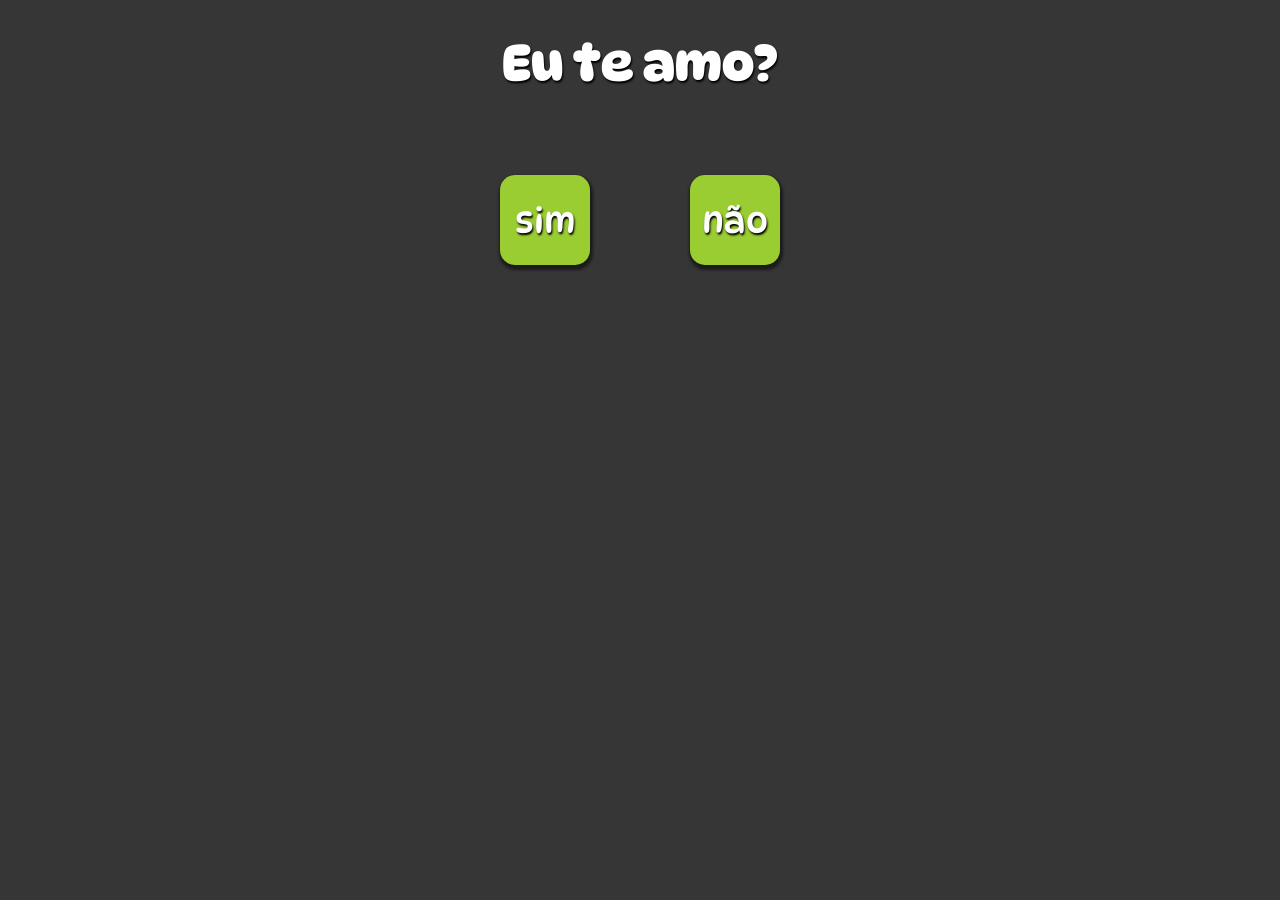
==== index.html @ 6dce40e0 "Add files via upload" ====
<!DOCTYPE html>
<html lang="pt-br">
<head>
    <meta charset="UTF-8">
    <meta http-equiv="X-UA-Compatible" content="IE=edge">
    <meta name="viewport" content="width=device-width, initial-scale=1.0">
    <title>Para minha linda</title>
    <link rel="icon" type="image/x-icon" href="./imagem.png">

    <script src="./index.js" type="text/javascript" defer=""></script>
    <style>
        @import url('https://fonts.googleapis.com/css2?family=DynaPuff&display=swap');
        html, body{
            margin: 0;
            padding: 0;
            box-sizing: border-box;
        }
        body{
            height: 100vh;
            background-color: #363636;
            font-family:'DynaPuff', cursive;
            color: white;
            text-shadow: 1px 2px 2px black;
        }
        header{
            display: flex;
            align-items: center;
            justify-content: center;
            height: 125px;
        }
        h1{
            font-size: 50px;
        }
        #conteiner{
            display: flex;
            align-items: center;
            justify-content: center;
        }
        #area{
            background-color: seagreen;
            width: 550px;
            height: 390px;
            padding: 15px;
            display: flex;
            align-items: center;
            justify-content: center;
            flex-direction: row;
            border-radius: 15px;
            box-shadow: 1px 3px 3px 2px rgba(1, 1, 1, .5);
        }
        #opcNo:hover{
            color: red;
        }
        #opcyes:hover{
            color: blue;
        }
        .option{
            background-color: yellowgreen;
            height: 90px;
            width: 90px;
            display: flex;
            align-items: center;
            justify-content: center;
            margin: 50px;
            font-size: 35px;
            border-radius: 15px;
            transition: all .5s;
            box-shadow: 1px 3px 3px 2px rgba(1, 1, 1, .5);
            cursor: pointer;
        }
        footer{
            display: flex;
            justify-content: center;
            align-items: center;
            color: red;
            font-size: 50px;
            margin-top: 45px;
            transition: all .5s;
        }
        a:link, a:visited {
            color: yellow;
            text-decoration: none;
            display: flex;
            justify-content: center;
        }
    </style>
</head>
<body>
    <header>
        <h1>Eu te amo?</h1>
    </header>
    <main id="conteiner">
            <div class="option" id="opcyes">
                sim
            </div>
            <div class="option" id="opcNo">
                não
            </div>
    </main>

    <div id="link" style="text-align: center;">

    </div>
    
    <footer id="textinho">
        
    </footer>
    <span id="imagem" style="display: flex;justify-content: center;">

    </span>
</body>
</html>
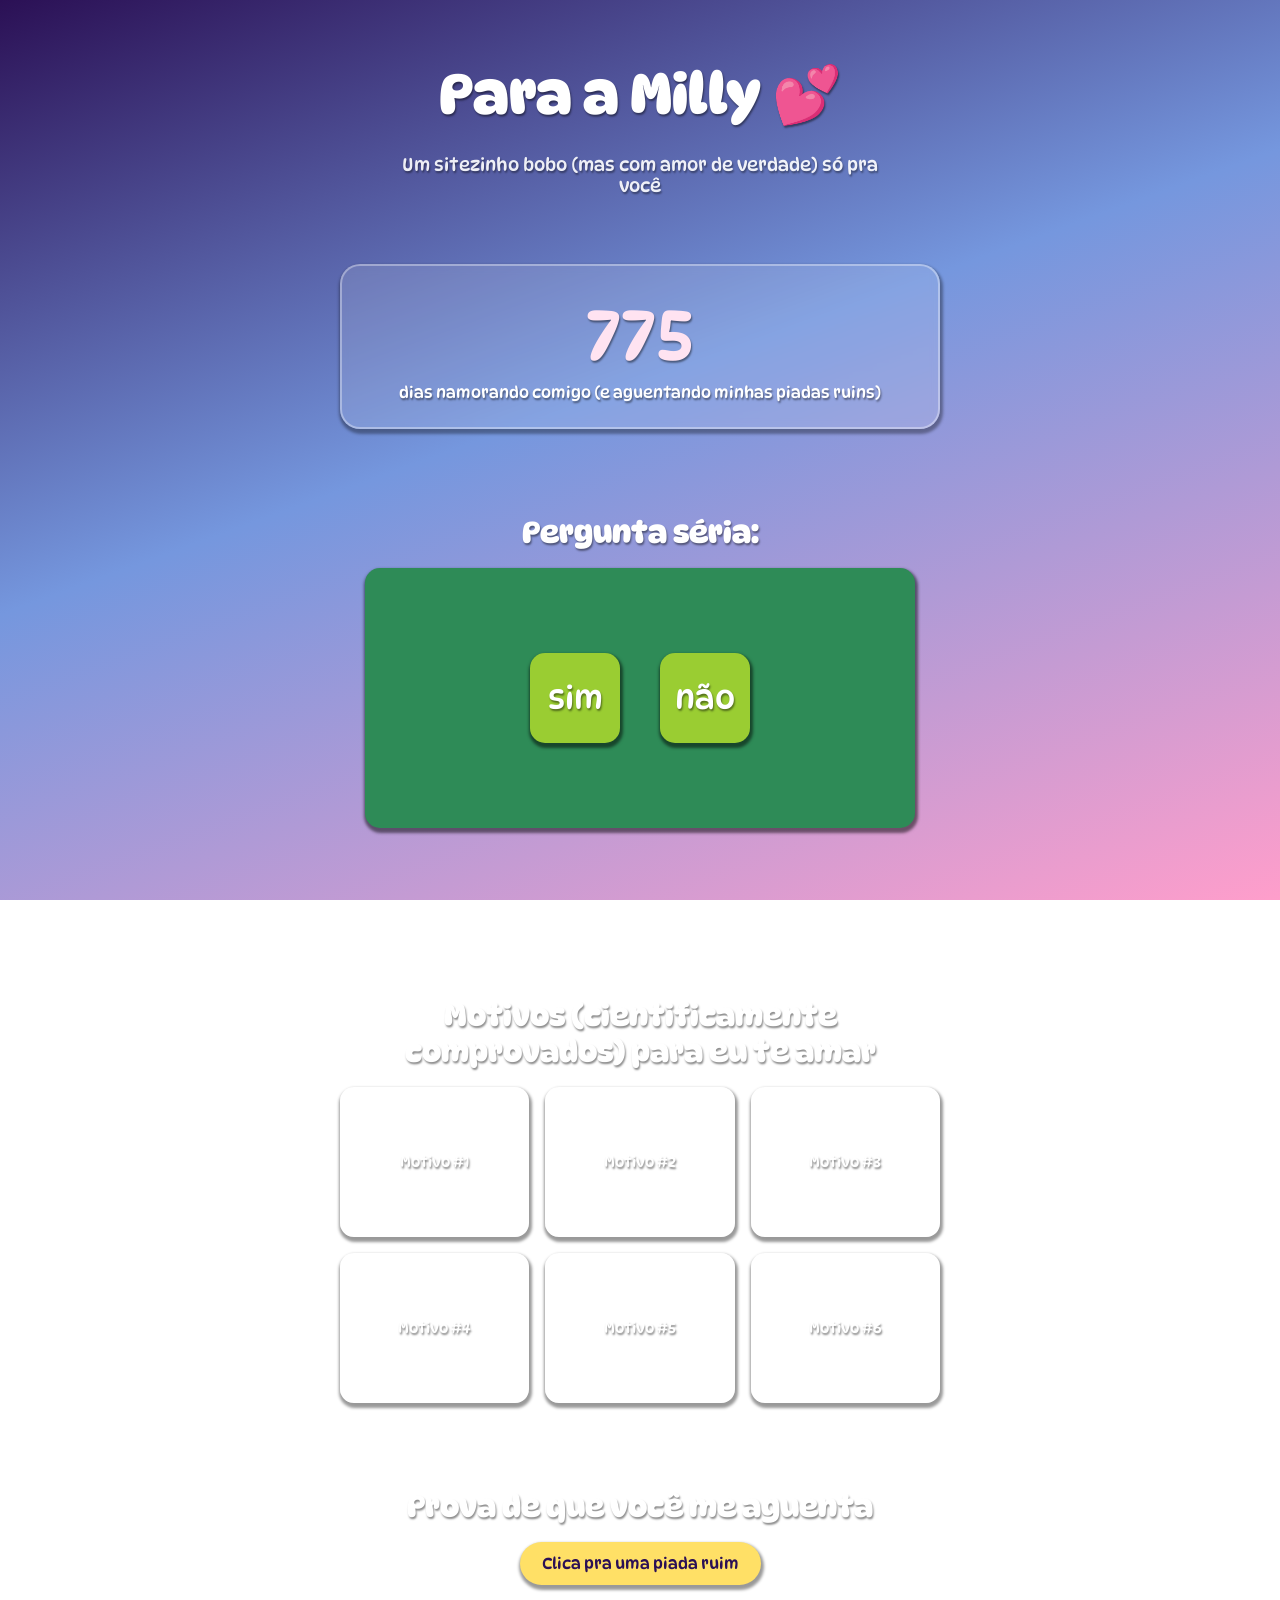
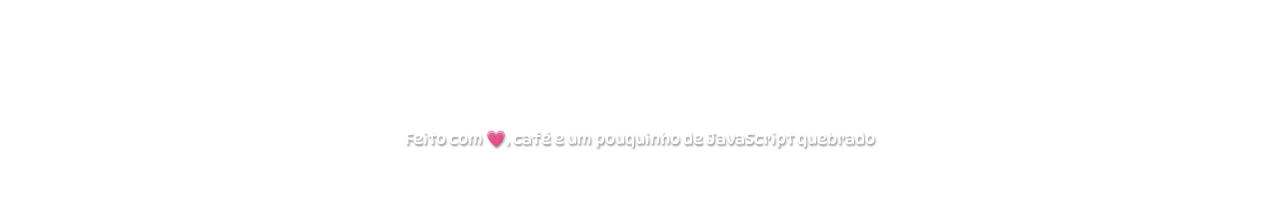
==== commit 8f57c7b3: "Redesign site with counter, reasons, jokes and couple photo Rebuild index.html/index.js on top of th" ====
--- a/index.html
+++ b/index.html
@@ -1,112 +1,90 @@
-<!DOCTYPE html>
-<html lang="pt-br">
-<head>
-    <meta charset="UTF-8">
-    <meta http-equiv="X-UA-Compatible" content="IE=edge">
-    <meta name="viewport" content="width=device-width, initial-scale=1.0">
-    <title>Para minha linda</title>
-    <link rel="icon" type="image/x-icon" href="./imagem.png">
-
-    <script src="./index.js" type="text/javascript" defer=""></script>
-    <style>
-        @import url('https://fonts.googleapis.com/css2?family=DynaPuff&display=swap');
-        html, body{
-            margin: 0;
-            padding: 0;
-            box-sizing: border-box;
-        }
-        body{
-            height: 100vh;
-            background-color: #363636;
-            font-family:'DynaPuff', cursive;
-            color: white;
-            text-shadow: 1px 2px 2px black;
-        }
-        header{
-            display: flex;
-            align-items: center;
-            justify-content: center;
-            height: 125px;
-        }
-        h1{
-            font-size: 50px;
-        }
-        #conteiner{
-            display: flex;
-            align-items: center;
-            justify-content: center;
-        }
-        #area{
-            background-color: seagreen;
-            width: 550px;
-            height: 390px;
-            padding: 15px;
-            display: flex;
-            align-items: center;
-            justify-content: center;
-            flex-direction: row;
-            border-radius: 15px;
-            box-shadow: 1px 3px 3px 2px rgba(1, 1, 1, .5);
-        }
-        #opcNo:hover{
-            color: red;
-        }
-        #opcyes:hover{
-            color: blue;
-        }
-        .option{
-            background-color: yellowgreen;
-            height: 90px;
-            width: 90px;
-            display: flex;
-            align-items: center;
-            justify-content: center;
-            margin: 50px;
-            font-size: 35px;
-            border-radius: 15px;
-            transition: all .5s;
-            box-shadow: 1px 3px 3px 2px rgba(1, 1, 1, .5);
-            cursor: pointer;
-        }
-        footer{
-            display: flex;
-            justify-content: center;
-            align-items: center;
-            color: red;
-            font-size: 50px;
-            margin-top: 45px;
-            transition: all .5s;
-        }
-        a:link, a:visited {
-            color: yellow;
-            text-decoration: none;
-            display: flex;
-            justify-content: center;
-        }
-    </style>
-</head>
-<body>
-    <header>
-        <h1>Eu te amo?</h1>
-    </header>
-    <main id="conteiner">
-            <div class="option" id="opcyes">
-                sim
-            </div>
-            <div class="option" id="opcNo">
-                não
-            </div>
-    </main>
-
-    <div id="link" style="text-align: center;">
-
-    </div>
-    
-    <footer id="textinho">
-        
-    </footer>
-    <span id="imagem" style="display: flex;justify-content: center;">
-
-    </span>
-</body>
-</html>+<!DOCTYPE html>
+<html lang="pt-br">
+<head>
+    <meta charset="UTF-8">
+    <meta http-equiv="X-UA-Compatible" content="IE=edge">
+    <meta name="viewport" content="width=device-width, initial-scale=1.0">
+    <title>Para a Milly</title>
+    <link rel="icon" type="image/x-icon" href="./imagem.png">
+    <link rel="stylesheet" href="./style.css">
+    <script src="./index.js" type="text/javascript" defer></script>
+</head>
+<body>
+    <div id="heartsBg"></div>
+
+    <header class="hero">
+        <h1>Para a Milly 💕</h1>
+        <p class="subtitle">Um sitezinho bobo (mas com amor de verdade) só pra você</p>
+    </header>
+
+    <section class="counter">
+        <div class="counter-card">
+            <span id="days">0</span>
+            <p>dias namorando comigo (e aguentando minhas piadas ruins)</p>
+        </div>
+    </section>
+
+    <section class="game">
+        <h2>Pergunta séria:</h2>
+        <div id="area">
+            <div class="option" id="opcyes">sim</div>
+            <div class="option" id="opcNo">não</div>
+        </div>
+        <div id="link"></div>
+        <p id="textinho"></p>
+        <span id="imagem"></span>
+    </section>
+
+    <section class="reasons">
+        <h2>Motivos (cientificamente comprovados) para eu te amar</h2>
+        <div class="cards" id="cards">
+            <div class="card">
+                <div class="card-inner">
+                    <div class="card-front">Motivo #1</div>
+                    <div class="card-back">Você ri das minhas piadas ruins (ou finge muito bem, e eu agradeço)</div>
+                </div>
+            </div>
+            <div class="card">
+                <div class="card-inner">
+                    <div class="card-front">Motivo #2</div>
+                    <div class="card-back">Seu abraço resolve mais problema que qualquer terapia</div>
+                </div>
+            </div>
+            <div class="card">
+                <div class="card-inner">
+                    <div class="card-front">Motivo #3</div>
+                    <div class="card-back">Você é a única pessoa que eu deixo escolher o filme (mesmo torcendo pra ser outro)</div>
+                </div>
+            </div>
+            <div class="card">
+                <div class="card-inner">
+                    <div class="card-front">Motivo #4</div>
+                    <div class="card-back">Comigo você não precisa fingir que gosta das minhas comidas estranhas</div>
+                </div>
+            </div>
+            <div class="card">
+                <div class="card-inner">
+                    <div class="card-front">Motivo #5</div>
+                    <div class="card-back">Você faz eu querer ser uma pessoa melhor (e menos preguiçosa, mas isso ainda tá em progresso)</div>
+                </div>
+            </div>
+            <div class="card">
+                <div class="card-inner">
+                    <div class="card-front">Motivo #6</div>
+                    <div class="card-back">Simples assim: é você. Sempre foi, sempre vai ser.</div>
+                </div>
+            </div>
+        </div>
+    </section>
+
+    <section class="jokes">
+        <h2>Prova de que você me aguenta</h2>
+        <button id="jokeBtn">Clica pra uma piada ruim</button>
+        <p id="jokeText"></p>
+    </section>
+
+    <footer>
+        <p>Feito com 💗, café e um pouquinho de JavaScript quebrado</p>
+    </footer>
+</body>
+</html>
--- a/style.css
+++ b/style.css
@@ -0,0 +1,261 @@
+@import url('https://fonts.googleapis.com/css2?family=DynaPuff&display=swap');
+
+* {
+    box-sizing: border-box;
+}
+
+html, body {
+    margin: 0;
+    padding: 0;
+}
+
+body {
+    min-height: 100vh;
+    background: linear-gradient(160deg, #2b1055, #7597de 45%, #ff9ecb 100%);
+    background-attachment: fixed;
+    font-family: 'DynaPuff', cursive;
+    color: white;
+    text-shadow: 1px 2px 2px rgba(0, 0, 0, .45);
+    overflow-x: hidden;
+    position: relative;
+}
+
+/* ---------- floating hearts background ---------- */
+#heartsBg {
+    position: fixed;
+    inset: 0;
+    pointer-events: none;
+    overflow: hidden;
+    z-index: 0;
+}
+
+.heart {
+    position: absolute;
+    bottom: -10%;
+    font-size: 22px;
+    opacity: .55;
+    animation-name: floatUp;
+    animation-timing-function: linear;
+    animation-iteration-count: infinite;
+}
+
+@keyframes floatUp {
+    from {
+        transform: translateY(0) rotate(0deg);
+        opacity: 0;
+    }
+    10% {
+        opacity: .6;
+    }
+    90% {
+        opacity: .6;
+    }
+    to {
+        transform: translateY(-110vh) rotate(25deg);
+        opacity: 0;
+    }
+}
+
+/* ---------- layout ---------- */
+main, section, header, footer {
+    position: relative;
+    z-index: 1;
+}
+
+.hero {
+    display: flex;
+    flex-direction: column;
+    align-items: center;
+    justify-content: center;
+    text-align: center;
+    padding: 60px 20px 20px;
+}
+
+.hero h1 {
+    font-size: clamp(32px, 7vw, 56px);
+    margin: 0 0 8px;
+}
+
+.subtitle {
+    font-size: 18px;
+    opacity: .9;
+    max-width: 480px;
+}
+
+section {
+    max-width: 640px;
+    margin: 0 auto;
+    padding: 30px 20px;
+    text-align: center;
+}
+
+h2 {
+    font-size: clamp(22px, 5vw, 30px);
+    margin-bottom: 18px;
+}
+
+/* ---------- counter ---------- */
+.counter-card {
+    background: rgba(255, 255, 255, .12);
+    border: 2px solid rgba(255, 255, 255, .35);
+    border-radius: 20px;
+    padding: 25px;
+    backdrop-filter: blur(4px);
+    box-shadow: 1px 3px 3px 2px rgba(1, 1, 1, .35);
+}
+
+#days {
+    font-size: clamp(48px, 12vw, 72px);
+    display: block;
+    color: #ffe3f1;
+}
+
+.counter-card p {
+    margin: 6px 0 0;
+    font-size: 16px;
+}
+
+/* ---------- dodge game ---------- */
+#area {
+    background-color: seagreen;
+    max-width: 550px;
+    height: 260px;
+    margin: 0 auto;
+    padding: 15px;
+    display: flex;
+    align-items: center;
+    justify-content: center;
+    flex-direction: row;
+    border-radius: 15px;
+    box-shadow: 1px 3px 3px 2px rgba(1, 1, 1, .5);
+    position: relative;
+    overflow: hidden;
+}
+
+.option {
+    background-color: yellowgreen;
+    height: 90px;
+    width: 90px;
+    display: flex;
+    align-items: center;
+    justify-content: center;
+    margin: 20px;
+    font-size: 32px;
+    border-radius: 15px;
+    transition: transform .35s ease;
+    box-shadow: 1px 3px 3px 2px rgba(1, 1, 1, .5);
+    cursor: pointer;
+    user-select: none;
+}
+
+#opcNo:hover {
+    color: red;
+}
+
+#opcyes:hover {
+    color: blue;
+}
+
+#link a {
+    color: #ffe066;
+    text-decoration: none;
+    display: inline-block;
+    margin-top: 10px;
+}
+
+#textinho {
+    color: #ff5c8a;
+    font-size: clamp(20px, 5vw, 30px);
+    margin-top: 18px;
+    min-height: 36px;
+    transition: opacity .5s;
+}
+
+#imagem img {
+    border-radius: 12px;
+    margin-top: 10px;
+    box-shadow: 1px 3px 3px 2px rgba(1, 1, 1, .5);
+}
+
+/* ---------- reasons / flip cards ---------- */
+.cards {
+    display: grid;
+    grid-template-columns: repeat(auto-fit, minmax(140px, 1fr));
+    gap: 16px;
+    margin-top: 10px;
+}
+
+.card {
+    perspective: 1000px;
+    height: 150px;
+    cursor: pointer;
+}
+
+.card-inner {
+    position: relative;
+    width: 100%;
+    height: 100%;
+    transition: transform .6s;
+    transform-style: preserve-3d;
+}
+
+.card.flipped .card-inner {
+    transform: rotateY(180deg);
+}
+
+.card-front, .card-back {
+    position: absolute;
+    inset: 0;
+    display: flex;
+    align-items: center;
+    justify-content: center;
+    text-align: center;
+    padding: 10px;
+    border-radius: 14px;
+    backface-visibility: hidden;
+    box-shadow: 1px 3px 3px 2px rgba(1, 1, 1, .4);
+    font-size: 15px;
+}
+
+.card-front {
+    background: rgba(255, 255, 255, .15);
+    border: 2px dashed rgba(255, 255, 255, .5);
+}
+
+.card-back {
+    background: #ff5c8a;
+    transform: rotateY(180deg);
+}
+
+/* ---------- jokes ---------- */
+#jokeBtn {
+    font-family: inherit;
+    font-size: 16px;
+    padding: 12px 22px;
+    border: none;
+    border-radius: 30px;
+    background: #ffe066;
+    color: #2b1055;
+    text-shadow: none;
+    cursor: pointer;
+    box-shadow: 1px 3px 3px 2px rgba(1, 1, 1, .4);
+    transition: transform .2s;
+}
+
+#jokeBtn:active {
+    transform: scale(.95);
+}
+
+#jokeText {
+    margin-top: 16px;
+    min-height: 30px;
+    font-size: 17px;
+}
+
+/* ---------- footer ---------- */
+footer {
+    text-align: center;
+    padding: 35px 20px 50px;
+    font-size: 16px;
+    opacity: .9;
+}
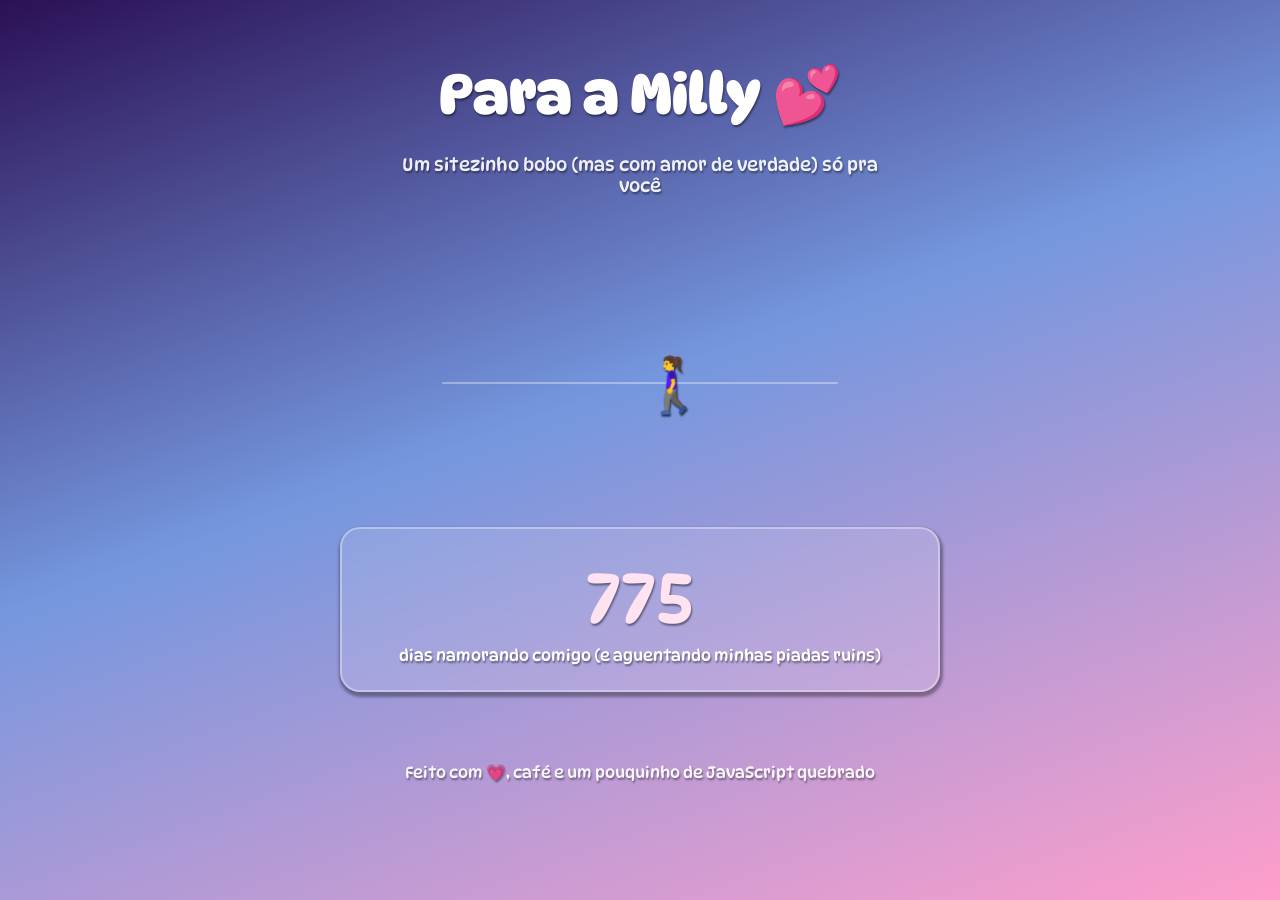
==== commit 9dbcb4aa: "Rebuild as a single page with a continuous couple animation Replaced the multi-page game/reasons/jok" ====
--- a/index.html
+++ b/index.html
@@ -17,6 +17,16 @@
         <p class="subtitle">Um sitezinho bobo (mas com amor de verdade) só pra você</p>
     </header>
 
+    <section class="scene">
+        <div class="stage">
+            <span class="ground"></span>
+            <span class="person p1">🚶‍♂️</span>
+            <span class="person p2">🚶‍♀️</span>
+            <span class="heart-pop">💞</span>
+        </div>
+        <p class="caption">eu e você, sempre</p>
+    </section>
+
     <section class="counter">
         <div class="counter-card">
             <span id="days">0</span>
@@ -24,65 +34,6 @@
         </div>
     </section>
 
-    <section class="game">
-        <h2>Pergunta séria:</h2>
-        <div id="area">
-            <div class="option" id="opcyes">sim</div>
-            <div class="option" id="opcNo">não</div>
-        </div>
-        <div id="link"></div>
-        <p id="textinho"></p>
-        <span id="imagem"></span>
-    </section>
-
-    <section class="reasons">
-        <h2>Motivos (cientificamente comprovados) para eu te amar</h2>
-        <div class="cards" id="cards">
-            <div class="card">
-                <div class="card-inner">
-                    <div class="card-front">Motivo #1</div>
-                    <div class="card-back">Você ri das minhas piadas ruins (ou finge muito bem, e eu agradeço)</div>
-                </div>
-            </div>
-            <div class="card">
-                <div class="card-inner">
-                    <div class="card-front">Motivo #2</div>
-                    <div class="card-back">Seu abraço resolve mais problema que qualquer terapia</div>
-                </div>
-            </div>
-            <div class="card">
-                <div class="card-inner">
-                    <div class="card-front">Motivo #3</div>
-                    <div class="card-back">Você é a única pessoa que eu deixo escolher o filme (mesmo torcendo pra ser outro)</div>
-                </div>
-            </div>
-            <div class="card">
-                <div class="card-inner">
-                    <div class="card-front">Motivo #4</div>
-                    <div class="card-back">Comigo você não precisa fingir que gosta das minhas comidas estranhas</div>
-                </div>
-            </div>
-            <div class="card">
-                <div class="card-inner">
-                    <div class="card-front">Motivo #5</div>
-                    <div class="card-back">Você faz eu querer ser uma pessoa melhor (e menos preguiçosa, mas isso ainda tá em progresso)</div>
-                </div>
-            </div>
-            <div class="card">
-                <div class="card-inner">
-                    <div class="card-front">Motivo #6</div>
-                    <div class="card-back">Simples assim: é você. Sempre foi, sempre vai ser.</div>
-                </div>
-            </div>
-        </div>
-    </section>
-
-    <section class="jokes">
-        <h2>Prova de que você me aguenta</h2>
-        <button id="jokeBtn">Clica pra uma piada ruim</button>
-        <p id="jokeText"></p>
-    </section>
-
     <footer>
         <p>Feito com 💗, café e um pouquinho de JavaScript quebrado</p>
     </footer>
--- a/style.css
+++ b/style.css
@@ -20,7 +20,7 @@
     position: relative;
 }
 
-/* ---------- floating hearts background ---------- */
+/* ---------- corações flutuando no fundo ---------- */
 #heartsBg {
     position: fixed;
     inset: 0;
@@ -57,7 +57,7 @@
 }
 
 /* ---------- layout ---------- */
-main, section, header, footer {
+header, section, footer {
     position: relative;
     z-index: 1;
 }
@@ -68,7 +68,7 @@
     align-items: center;
     justify-content: center;
     text-align: center;
-    padding: 60px 20px 20px;
+    padding: 60px 20px 10px;
 }
 
 .hero h1 {
@@ -85,16 +85,105 @@
 section {
     max-width: 640px;
     margin: 0 auto;
-    padding: 30px 20px;
+    padding: 20px 20px;
     text-align: center;
 }
 
-h2 {
-    font-size: clamp(22px, 5vw, 30px);
-    margin-bottom: 18px;
-}
-
-/* ---------- counter ---------- */
+/* ---------- cena animada do casal ---------- */
+.scene {
+    max-width: 480px;
+}
+
+.stage {
+    position: relative;
+    height: 180px;
+    margin: 0 auto;
+    overflow: hidden;
+}
+
+.ground {
+    position: absolute;
+    bottom: 22%;
+    left: 5%;
+    right: 5%;
+    height: 2px;
+    background: rgba(255, 255, 255, .35);
+    border-radius: 2px;
+}
+
+.person {
+    position: absolute;
+    bottom: 22%;
+    font-size: 54px;
+    line-height: 1;
+    animation-duration: 8s;
+    animation-iteration-count: infinite;
+    animation-timing-function: ease-in-out;
+    transform: translateY(50%);
+}
+
+.p1 {
+    animation-name: andarEle;
+}
+
+.p2 {
+    animation-name: andarEla;
+}
+
+@keyframes andarEle {
+    0% { left: -15%; opacity: 1; }
+    35% { left: 40%; opacity: 1; }
+    72% { left: 40%; opacity: 1; }
+    82% { left: 40%; opacity: 0; }
+    83% { left: -15%; opacity: 0; }
+    100% { left: -15%; opacity: 1; }
+}
+
+@keyframes andarEla {
+    0% { right: -15%; opacity: 1; }
+    35% { right: 40%; opacity: 1; }
+    72% { right: 40%; opacity: 1; }
+    82% { right: 40%; opacity: 0; }
+    83% { right: -15%; opacity: 0; }
+    100% { right: -15%; opacity: 1; }
+}
+
+.heart-pop {
+    position: absolute;
+    bottom: 22%;
+    left: 50%;
+    font-size: 40px;
+    transform: translate(-50%, 50%) scale(0);
+    opacity: 0;
+    animation: coracaoPop 8s ease-in-out infinite;
+}
+
+@keyframes coracaoPop {
+    0%, 36% { opacity: 0; transform: translate(-50%, 50%) scale(0); }
+    42% { opacity: 1; transform: translate(-50%, -60%) scale(1.3); }
+    50% { transform: translate(-50%, -60%) scale(1); }
+    70% { opacity: 1; transform: translate(-50%, -60%) scale(1); }
+    80% { opacity: 0; transform: translate(-50%, -60%) scale(.6); }
+    100% { opacity: 0; transform: translate(-50%, 50%) scale(0); }
+}
+
+.caption {
+    margin-top: 10px;
+    font-size: clamp(18px, 4vw, 24px);
+    color: #ffe3f1;
+    opacity: 0;
+    animation: apareceCaption 8s ease-in-out infinite;
+}
+
+@keyframes apareceCaption {
+    0%, 38% { opacity: 0; }
+    45% { opacity: 1; }
+    72% { opacity: 1; }
+    80% { opacity: 0; }
+    100% { opacity: 0; }
+}
+
+/* ---------- contador ---------- */
 .counter-card {
     background: rgba(255, 255, 255, .12);
     border: 2px solid rgba(255, 255, 255, .35);
@@ -115,144 +204,7 @@
     font-size: 16px;
 }
 
-/* ---------- dodge game ---------- */
-#area {
-    background-color: seagreen;
-    max-width: 550px;
-    height: 260px;
-    margin: 0 auto;
-    padding: 15px;
-    display: flex;
-    align-items: center;
-    justify-content: center;
-    flex-direction: row;
-    border-radius: 15px;
-    box-shadow: 1px 3px 3px 2px rgba(1, 1, 1, .5);
-    position: relative;
-    overflow: hidden;
-}
-
-.option {
-    background-color: yellowgreen;
-    height: 90px;
-    width: 90px;
-    display: flex;
-    align-items: center;
-    justify-content: center;
-    margin: 20px;
-    font-size: 32px;
-    border-radius: 15px;
-    transition: transform .35s ease;
-    box-shadow: 1px 3px 3px 2px rgba(1, 1, 1, .5);
-    cursor: pointer;
-    user-select: none;
-}
-
-#opcNo:hover {
-    color: red;
-}
-
-#opcyes:hover {
-    color: blue;
-}
-
-#link a {
-    color: #ffe066;
-    text-decoration: none;
-    display: inline-block;
-    margin-top: 10px;
-}
-
-#textinho {
-    color: #ff5c8a;
-    font-size: clamp(20px, 5vw, 30px);
-    margin-top: 18px;
-    min-height: 36px;
-    transition: opacity .5s;
-}
-
-#imagem img {
-    border-radius: 12px;
-    margin-top: 10px;
-    box-shadow: 1px 3px 3px 2px rgba(1, 1, 1, .5);
-}
-
-/* ---------- reasons / flip cards ---------- */
-.cards {
-    display: grid;
-    grid-template-columns: repeat(auto-fit, minmax(140px, 1fr));
-    gap: 16px;
-    margin-top: 10px;
-}
-
-.card {
-    perspective: 1000px;
-    height: 150px;
-    cursor: pointer;
-}
-
-.card-inner {
-    position: relative;
-    width: 100%;
-    height: 100%;
-    transition: transform .6s;
-    transform-style: preserve-3d;
-}
-
-.card.flipped .card-inner {
-    transform: rotateY(180deg);
-}
-
-.card-front, .card-back {
-    position: absolute;
-    inset: 0;
-    display: flex;
-    align-items: center;
-    justify-content: center;
-    text-align: center;
-    padding: 10px;
-    border-radius: 14px;
-    backface-visibility: hidden;
-    box-shadow: 1px 3px 3px 2px rgba(1, 1, 1, .4);
-    font-size: 15px;
-}
-
-.card-front {
-    background: rgba(255, 255, 255, .15);
-    border: 2px dashed rgba(255, 255, 255, .5);
-}
-
-.card-back {
-    background: #ff5c8a;
-    transform: rotateY(180deg);
-}
-
-/* ---------- jokes ---------- */
-#jokeBtn {
-    font-family: inherit;
-    font-size: 16px;
-    padding: 12px 22px;
-    border: none;
-    border-radius: 30px;
-    background: #ffe066;
-    color: #2b1055;
-    text-shadow: none;
-    cursor: pointer;
-    box-shadow: 1px 3px 3px 2px rgba(1, 1, 1, .4);
-    transition: transform .2s;
-}
-
-#jokeBtn:active {
-    transform: scale(.95);
-}
-
-#jokeText {
-    margin-top: 16px;
-    min-height: 30px;
-    font-size: 17px;
-}
-
-/* ---------- footer ---------- */
+/* ---------- rodapé ---------- */
 footer {
     text-align: center;
     padding: 35px 20px 50px;
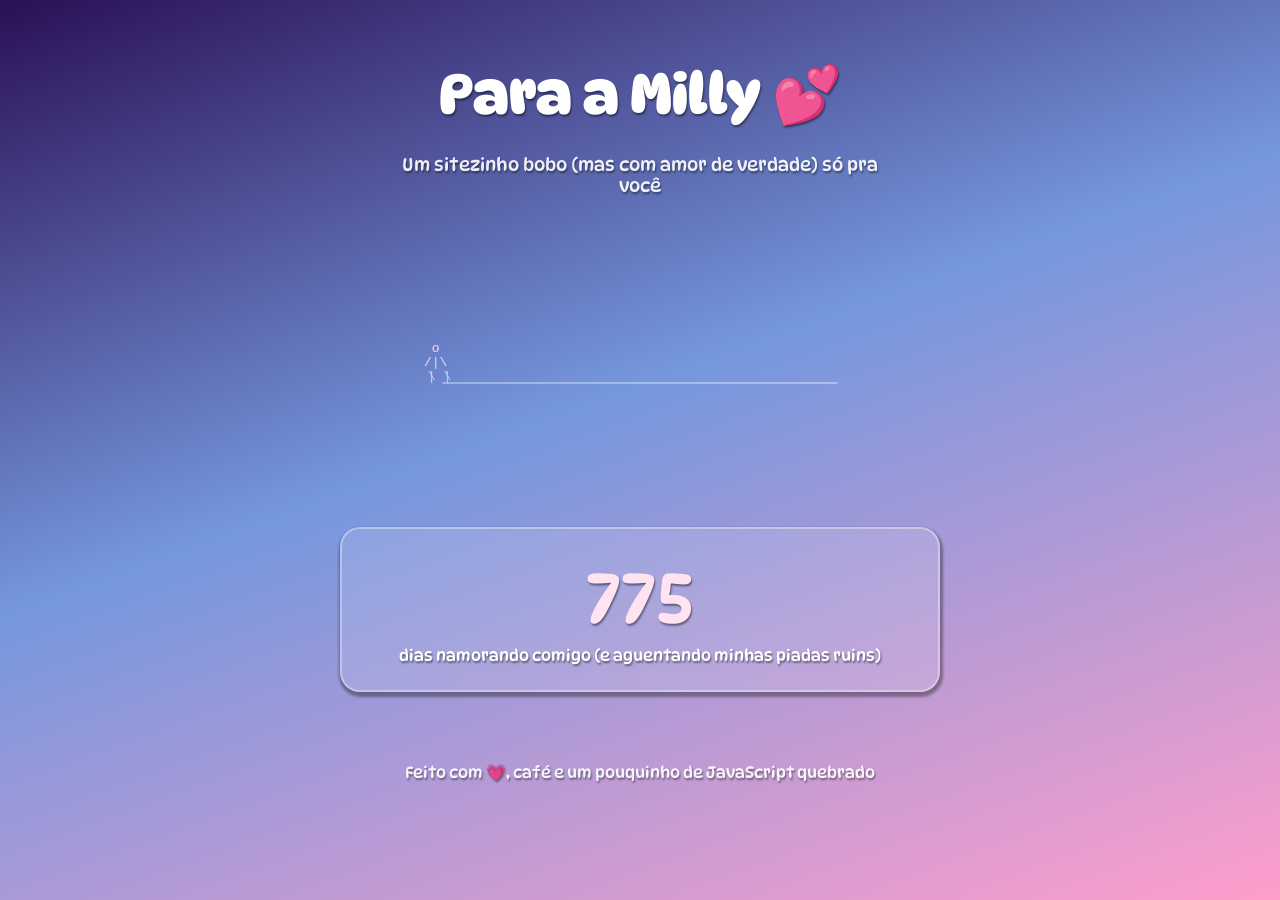
==== commit 0c8f8dbe: "Replace emoji couple animation with ASCII art Swapped the emoji walking figures and heart-pop for ha" ====
--- a/index.html
+++ b/index.html
@@ -20,9 +20,15 @@
     <section class="scene">
         <div class="stage">
             <span class="ground"></span>
-            <span class="person p1">🚶‍♂️</span>
-            <span class="person p2">🚶‍♀️</span>
-            <span class="heart-pop">💞</span>
+            <pre class="person p1" id="asciiEle"></pre>
+            <pre class="person p2" id="asciiEla"></pre>
+            <pre class="heart-pop">  **   **
+ ****** ******
+*************
+ ***********
+   *******
+     ***
+      *</pre>
         </div>
         <p class="caption">eu e você, sempre</p>
     </section>
--- a/style.css
+++ b/style.css
@@ -114,19 +114,24 @@
 .person {
     position: absolute;
     bottom: 22%;
-    font-size: 54px;
-    line-height: 1;
+    margin: 0;
+    font-family: 'Courier New', monospace;
+    font-size: 13px;
+    line-height: 1.1;
+    text-shadow: none;
+    white-space: pre;
     animation-duration: 8s;
     animation-iteration-count: infinite;
     animation-timing-function: ease-in-out;
-    transform: translateY(50%);
 }
 
 .p1 {
+    color: #9be8ff;
     animation-name: andarEle;
 }
 
 .p2 {
+    color: #ffb3d1;
     animation-name: andarEla;
 }
 
@@ -152,19 +157,25 @@
     position: absolute;
     bottom: 22%;
     left: 50%;
-    font-size: 40px;
-    transform: translate(-50%, 50%) scale(0);
+    margin: 0;
+    font-family: 'Courier New', monospace;
+    font-size: 9px;
+    line-height: 1;
+    color: #ff5c8a;
+    text-shadow: none;
+    white-space: pre;
+    transform: translate(-50%, 20%) scale(0);
     opacity: 0;
     animation: coracaoPop 8s ease-in-out infinite;
 }
 
 @keyframes coracaoPop {
-    0%, 36% { opacity: 0; transform: translate(-50%, 50%) scale(0); }
-    42% { opacity: 1; transform: translate(-50%, -60%) scale(1.3); }
-    50% { transform: translate(-50%, -60%) scale(1); }
-    70% { opacity: 1; transform: translate(-50%, -60%) scale(1); }
-    80% { opacity: 0; transform: translate(-50%, -60%) scale(.6); }
-    100% { opacity: 0; transform: translate(-50%, 50%) scale(0); }
+    0%, 36% { opacity: 0; transform: translate(-50%, 20%) scale(0); }
+    42% { opacity: 1; transform: translate(-50%, -180%) scale(1.3); }
+    50% { transform: translate(-50%, -180%) scale(1); }
+    70% { opacity: 1; transform: translate(-50%, -180%) scale(1); }
+    80% { opacity: 0; transform: translate(-50%, -180%) scale(.6); }
+    100% { opacity: 0; transform: translate(-50%, 20%) scale(0); }
 }
 
 .caption {
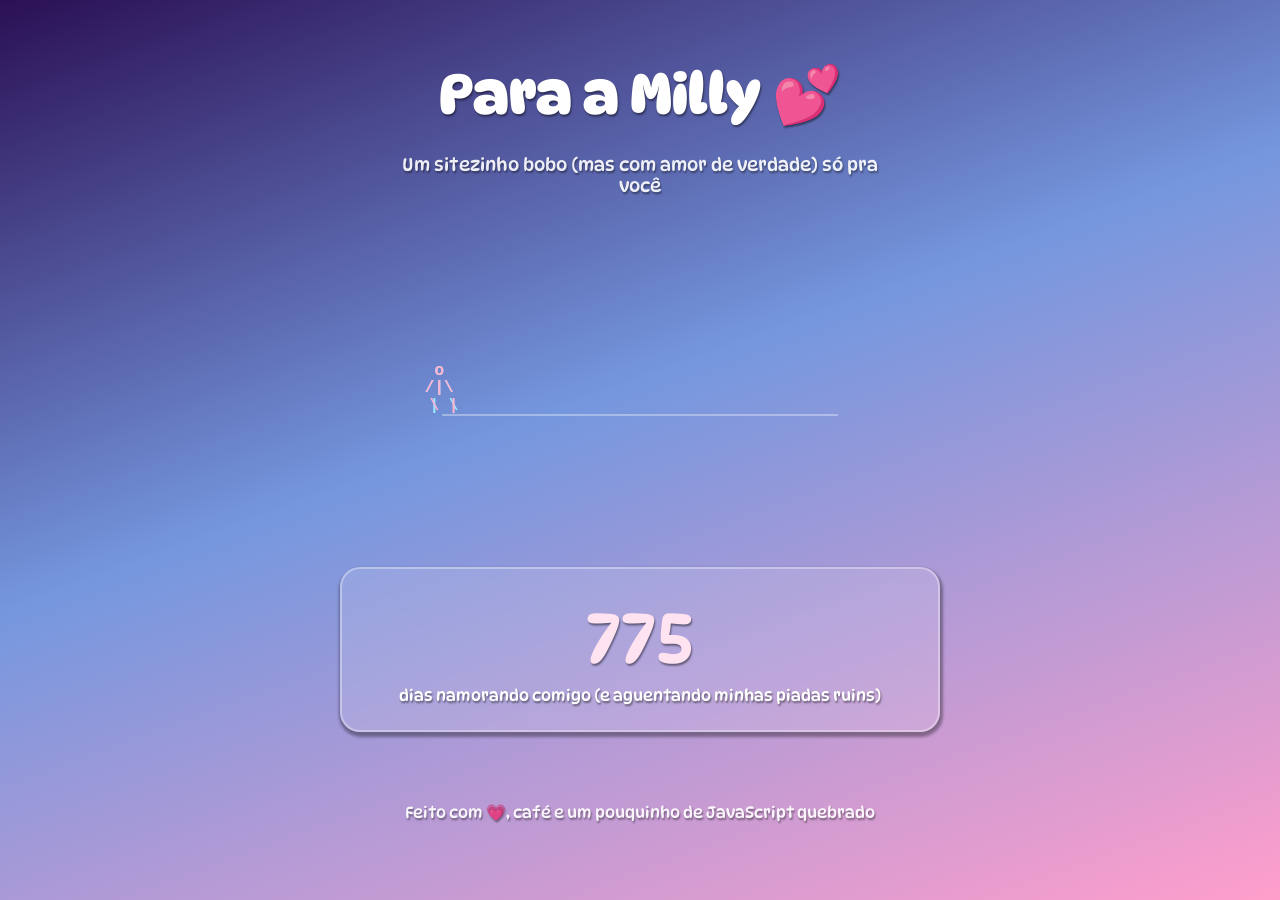
==== commit c2a6ba0c: "Fix misaligned ASCII heart lines The heart's lines had inconsistent widths (some needed trailing spa" ====
--- a/index.html
+++ b/index.html
@@ -22,13 +22,13 @@
             <span class="ground"></span>
             <pre class="person p1" id="asciiEle"></pre>
             <pre class="person p2" id="asciiEla"></pre>
-            <pre class="heart-pop">  **   **
- ****** ******
-*************
- ***********
-   *******
-     ***
-      *</pre>
+            <pre class="heart-pop"> ** **
+*******
+*******
+*******
+*****
+***
+*</pre>
         </div>
         <p class="caption">eu e você, sempre</p>
     </section>
--- a/style.css
+++ b/style.css
@@ -96,7 +96,7 @@
 
 .stage {
     position: relative;
-    height: 180px;
+    height: 220px;
     margin: 0 auto;
     overflow: hidden;
 }
@@ -116,7 +116,8 @@
     bottom: 22%;
     margin: 0;
     font-family: 'Courier New', monospace;
-    font-size: 13px;
+    font-size: 16px;
+    font-weight: bold;
     line-height: 1.1;
     text-shadow: none;
     white-space: pre;
@@ -159,23 +160,25 @@
     left: 50%;
     margin: 0;
     font-family: 'Courier New', monospace;
-    font-size: 9px;
+    font-size: 13px;
     line-height: 1;
+    letter-spacing: -1px;
     color: #ff5c8a;
     text-shadow: none;
     white-space: pre;
-    transform: translate(-50%, 20%) scale(0);
+    text-align: center;
+    transform: translateX(-50%) scale(0);
     opacity: 0;
     animation: coracaoPop 8s ease-in-out infinite;
 }
 
 @keyframes coracaoPop {
-    0%, 36% { opacity: 0; transform: translate(-50%, 20%) scale(0); }
-    42% { opacity: 1; transform: translate(-50%, -180%) scale(1.3); }
-    50% { transform: translate(-50%, -180%) scale(1); }
-    70% { opacity: 1; transform: translate(-50%, -180%) scale(1); }
-    80% { opacity: 0; transform: translate(-50%, -180%) scale(.6); }
-    100% { opacity: 0; transform: translate(-50%, 20%) scale(0); }
+    0%, 36% { bottom: 22%; opacity: 0; transform: translateX(-50%) scale(0); }
+    42% { bottom: 52%; opacity: 1; transform: translateX(-50%) scale(1); }
+    50% { bottom: 52%; transform: translateX(-50%) scale(1); }
+    70% { bottom: 52%; opacity: 1; transform: translateX(-50%) scale(1); }
+    80% { bottom: 52%; opacity: 0; transform: translateX(-50%) scale(.6); }
+    100% { bottom: 22%; opacity: 0; transform: translateX(-50%) scale(0); }
 }
 
 .caption {
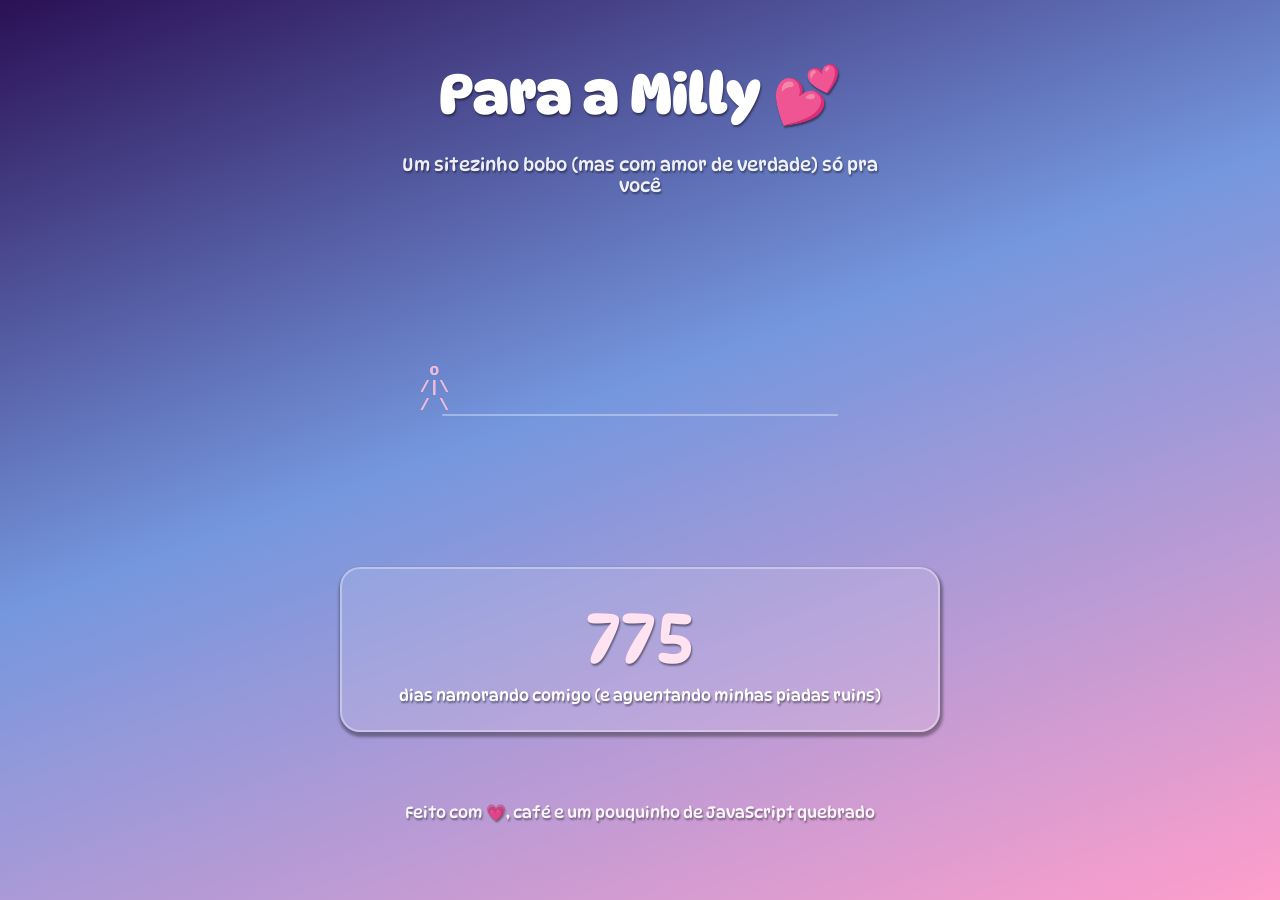
==== commit 69f8986e: "Widen the ASCII heart and fix its staircase misalignment letter-spacing added trailing space proport" ====
--- a/index.html
+++ b/index.html
@@ -22,13 +22,13 @@
             <span class="ground"></span>
             <pre class="person p1" id="asciiEle"></pre>
             <pre class="person p2" id="asciiEla"></pre>
-            <pre class="heart-pop"> ** **
-*******
-*******
-*******
-*****
-***
-*</pre>
+            <pre class="heart-pop">  ****  ****
+**************
+**************
+**************
+  **********
+    ******
+      **</pre>
         </div>
         <p class="caption">eu e você, sempre</p>
     </section>
--- a/style.css
+++ b/style.css
@@ -162,7 +162,6 @@
     font-family: 'Courier New', monospace;
     font-size: 13px;
     line-height: 1;
-    letter-spacing: -1px;
     color: #ff5c8a;
     text-shadow: none;
     white-space: pre;
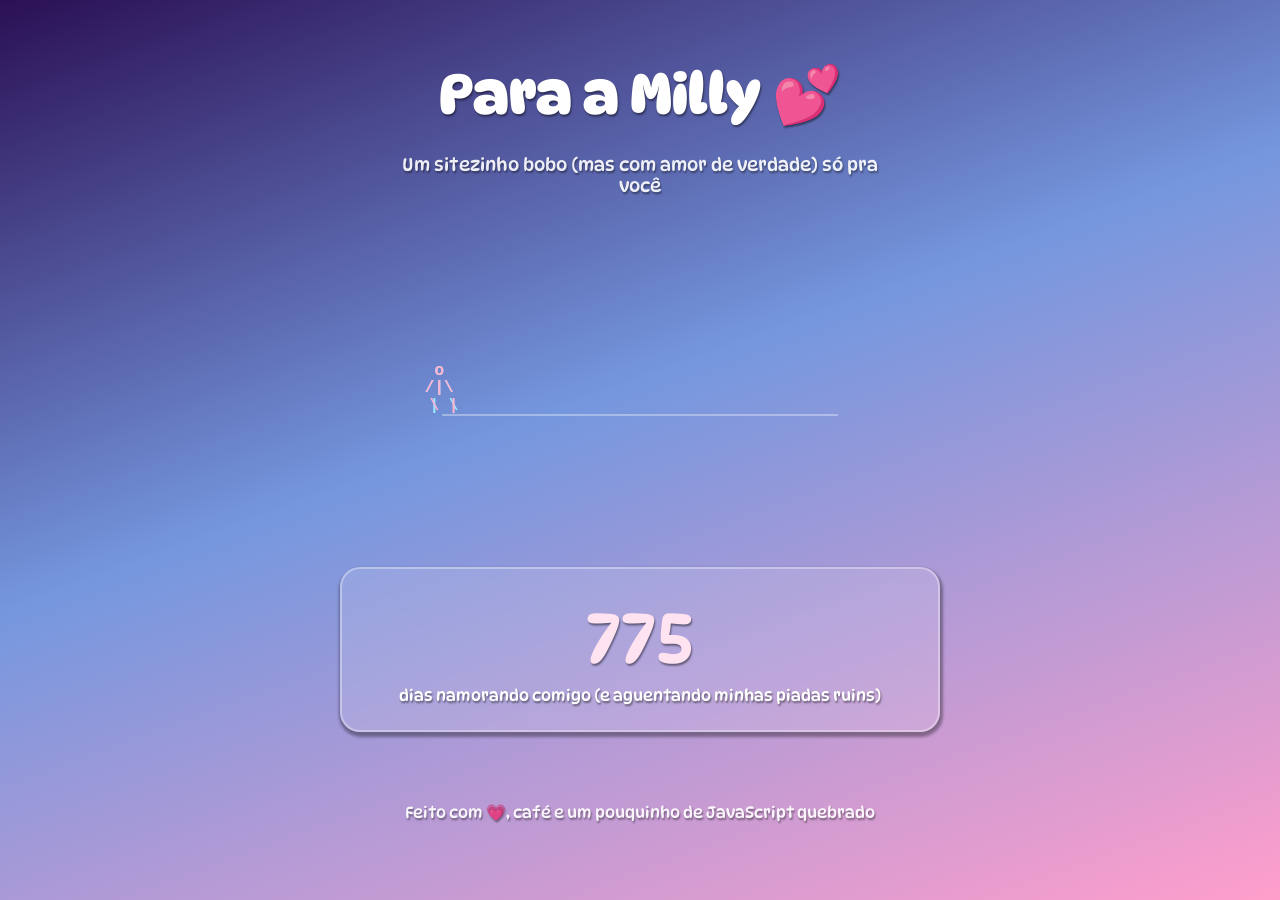
==== commit c0c3c5f4: "Use solid block characters for the ASCII heart Asterisks have built-in padding inside their glyph bo" ====
--- a/index.html
+++ b/index.html
@@ -22,13 +22,13 @@
             <span class="ground"></span>
             <pre class="person p1" id="asciiEle"></pre>
             <pre class="person p2" id="asciiEla"></pre>
-            <pre class="heart-pop">  ****  ****
-**************
-**************
-**************
-  **********
-    ******
-      **</pre>
+            <pre class="heart-pop">  ████  ████
+██████████████
+██████████████
+██████████████
+  ██████████
+    ██████
+      ██</pre>
         </div>
         <p class="caption">eu e você, sempre</p>
     </section>
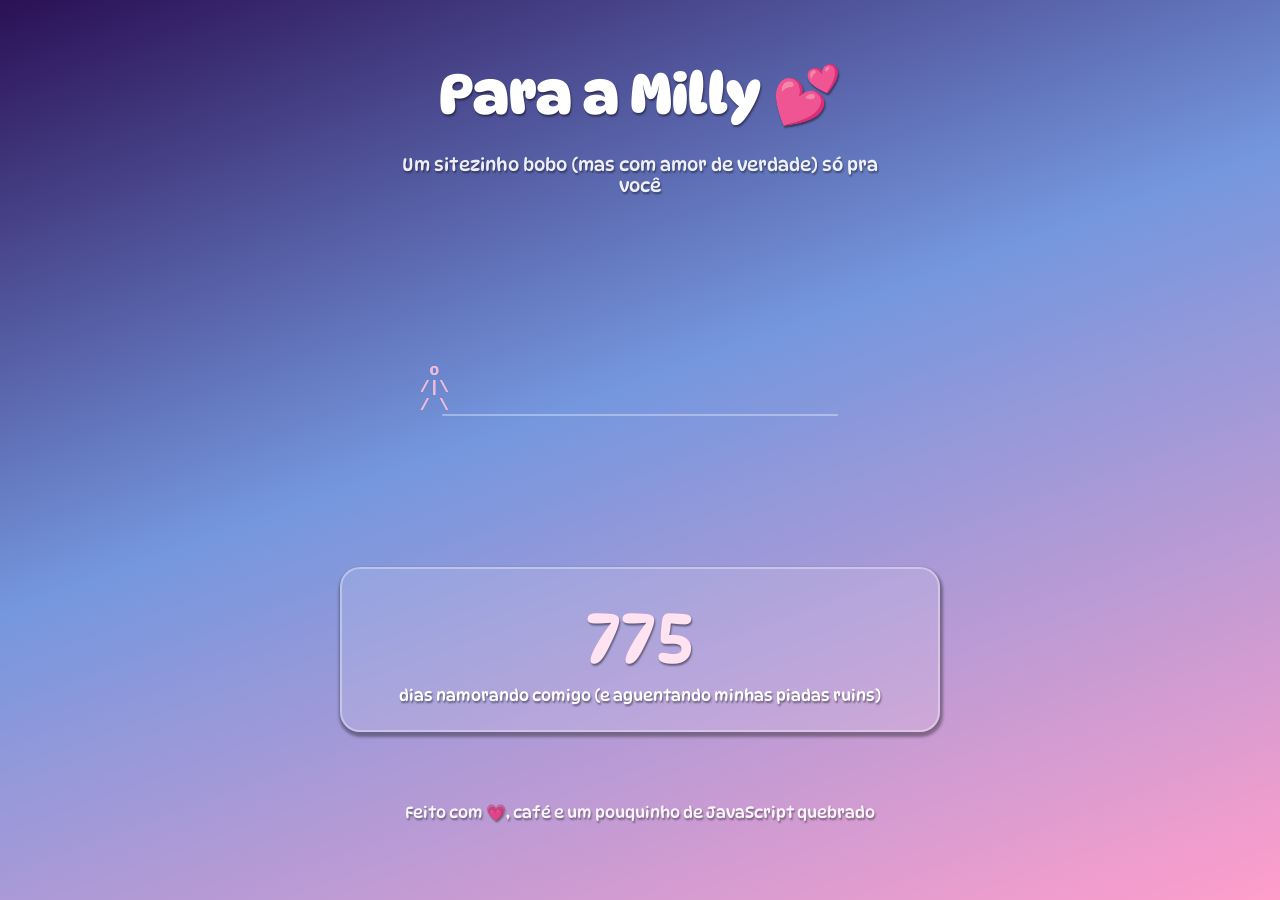
==== commit 547c5f63: "Center the ASCII heart's rows with flexbox instead of text padding Relying on leading/trailing space" ====
--- a/index.html
+++ b/index.html
@@ -22,13 +22,15 @@
             <span class="ground"></span>
             <pre class="person p1" id="asciiEle"></pre>
             <pre class="person p2" id="asciiEla"></pre>
-            <pre class="heart-pop">  ████  ████
-██████████████
-██████████████
-██████████████
-  ██████████
-    ██████
-      ██</pre>
+            <div class="heart-pop">
+                <div>████  ████</div>
+                <div>██████████████</div>
+                <div>██████████████</div>
+                <div>██████████████</div>
+                <div>██████████</div>
+                <div>██████</div>
+                <div>██</div>
+            </div>
         </div>
         <p class="caption">eu e você, sempre</p>
     </section>
--- a/style.css
+++ b/style.css
@@ -159,13 +159,15 @@
     bottom: 22%;
     left: 50%;
     margin: 0;
+    display: flex;
+    flex-direction: column;
+    align-items: center;
     font-family: 'Courier New', monospace;
     font-size: 13px;
     line-height: 1;
     color: #ff5c8a;
     text-shadow: none;
     white-space: pre;
-    text-align: center;
     transform: translateX(-50%) scale(0);
     opacity: 0;
     animation: coracaoPop 8s ease-in-out infinite;
